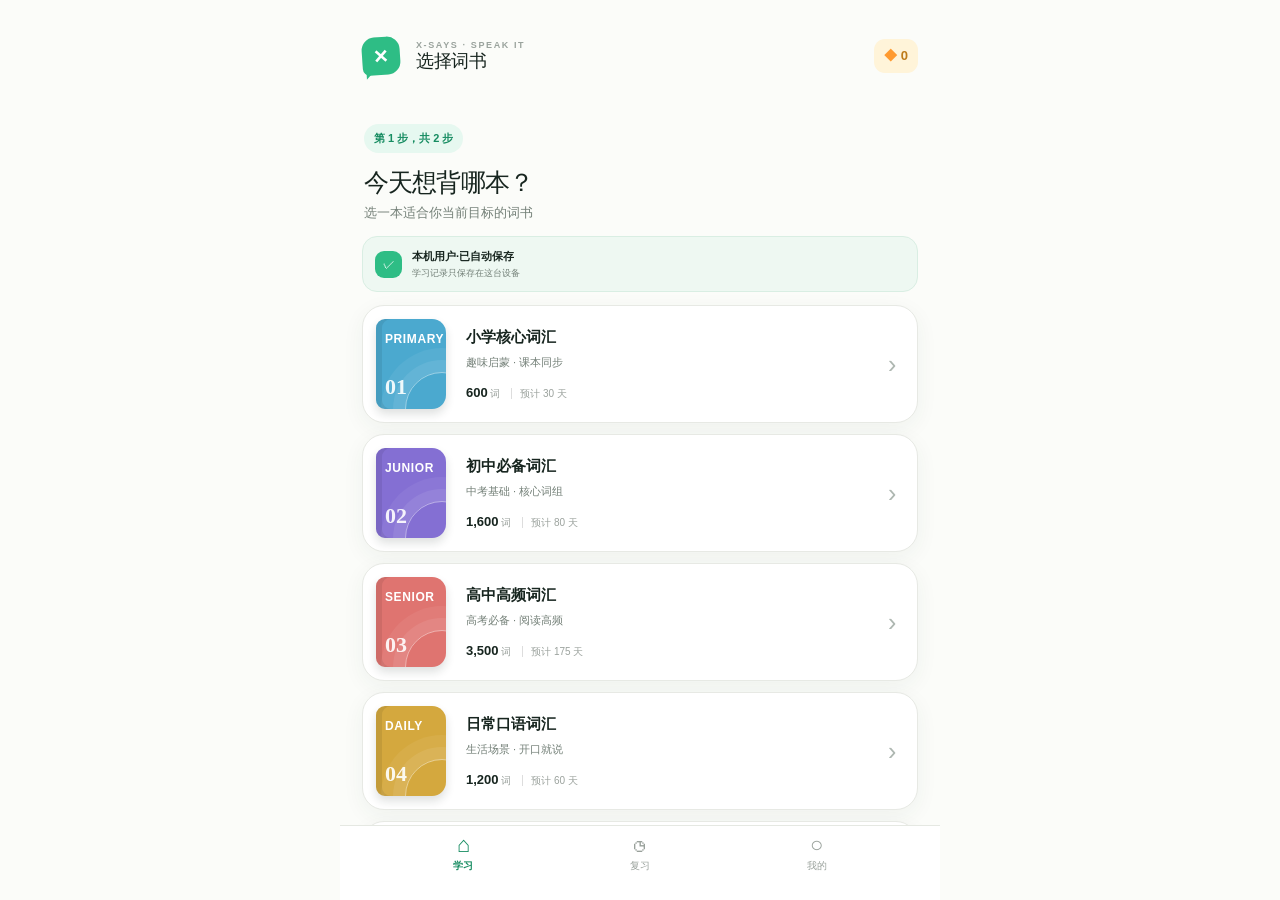
==== index.html @ 23eb83ce "Add files via upload" ====
<!doctype html>
<html lang="zh-CN">
  <head>
    <meta charset="UTF-8" />
    <meta name="viewport" content="width=device-width, initial-scale=1.0, viewport-fit=cover" />
    <meta name="theme-color" content="#2ebd85" />
    <meta name="description" content="X-says：选词书、定节奏，用滑动单词卡轻松学习。" />
    <link rel="icon" href="./xsays-icon.png" />
    <link rel="apple-touch-icon" href="./xsays-icon.png" />
    <title>X-says · 把单词说出来</title>
    <script type="module" crossorigin src="./assets/index-C8WV3IOZ.js"></script>
    <link rel="stylesheet" crossorigin href="./assets/index-CZphE7Pe.css">
  </head>
  <body>
    <div id="root"></div>
  </body>
</html>
---- assets/index-CZphE7Pe.css ----
/*! tailwindcss v4.2.1 | MIT License | https://tailwindcss.com */
@layer properties{@supports (((-webkit-hyphens:none)) and (not (margin-trim:inline))) or ((-moz-orient:inline) and (not (color:rgb(from red r g b)))){*,:before,:after,::backdrop{--tw-rotate-x:initial;--tw-rotate-y:initial;--tw-rotate-z:initial;--tw-skew-x:initial;--tw-skew-y:initial;--tw-blur:initial;--tw-brightness:initial;--tw-contrast:initial;--tw-grayscale:initial;--tw-hue-rotate:initial;--tw-invert:initial;--tw-opacity:initial;--tw-saturate:initial;--tw-sepia:initial;--tw-drop-shadow:initial;--tw-drop-shadow-color:initial;--tw-drop-shadow-alpha:100%;--tw-drop-shadow-size:initial}}}@layer theme{:root,:host{--font-sans:ui-sans-serif, system-ui, sans-serif, "Apple Color Emoji", "Segoe UI Emoji", "Segoe UI Symbol", "Noto Color Emoji";--font-mono:ui-monospace, SFMono-Regular, Menlo, Monaco, Consolas, "Liberation Mono", "Courier New", monospace;--spacing:.25rem;--default-font-family:var(--font-sans);--default-mono-font-family:var(--font-mono)}}@layer base{*,:after,:before,::backdrop{box-sizing:border-box;border:0 solid;margin:0;padding:0}::file-selector-button{box-sizing:border-box;border:0 solid;margin:0;padding:0}html,:host{-webkit-text-size-adjust:100%;tab-size:4;line-height:1.5;font-family:var(--default-font-family,ui-sans-serif, system-ui, sans-serif, "Apple Color Emoji", "Segoe UI Emoji", "Segoe UI Symbol", "Noto Color Emoji");font-feature-settings:var(--default-font-feature-settings,normal);font-variation-settings:var(--default-font-variation-settings,normal);-webkit-tap-highlight-color:transparent}hr{height:0;color:inherit;border-top-width:1px}abbr:where([title]){-webkit-text-decoration:underline dotted;text-decoration:underline dotted}h1,h2,h3,h4,h5,h6{font-size:inherit;font-weight:inherit}a{color:inherit;-webkit-text-decoration:inherit;-webkit-text-decoration:inherit;-webkit-text-decoration:inherit;-webkit-text-decoration:inherit;text-decoration:inherit}b,strong{font-weight:bolder}code,kbd,samp,pre{font-family:var(--default-mono-font-family,ui-monospace, SFMono-Regular, Menlo, Monaco, Consolas, "Liberation Mono", "Courier New", monospace);font-feature-settings:var(--default-mono-font-feature-settings,normal);font-variation-settings:var(--default-mono-font-variation-settings,normal);font-size:1em}small{font-size:80%}sub,sup{vertical-align:baseline;font-size:75%;line-height:0;position:relative}sub{bottom:-.25em}sup{top:-.5em}table{text-indent:0;border-color:inherit;border-collapse:collapse}:-moz-focusring{outline:auto}progress{vertical-align:baseline}summary{display:list-item}ol,ul,menu{list-style:none}img,svg,video,canvas,audio,iframe,embed,object{vertical-align:middle;display:block}img,video{max-width:100%;height:auto}button,input,select,optgroup,textarea{font:inherit;font-feature-settings:inherit;font-variation-settings:inherit;letter-spacing:inherit;color:inherit;opacity:1;background-color:#0000;border-radius:0}::file-selector-button{font:inherit;font-feature-settings:inherit;font-variation-settings:inherit;letter-spacing:inherit;color:inherit;opacity:1;background-color:#0000;border-radius:0}:where(select:is([multiple],[size])) optgroup{font-weight:bolder}:where(select:is([multiple],[size])) optgroup option{padding-inline-start:20px}::file-selector-button{margin-inline-end:4px}::placeholder{opacity:1}@supports (not ((-webkit-appearance:-apple-pay-button))) or (contain-intrinsic-size:1px){::placeholder{color:currentColor}@supports (color:color-mix(in lab, red, red)){::placeholder{color:color-mix(in oklab, currentcolor 50%, transparent)}}}textarea{resize:vertical}::-webkit-search-decoration{-webkit-appearance:none}::-webkit-date-and-time-value{min-height:1lh;text-align:inherit}::-webkit-datetime-edit{display:inline-flex}::-webkit-datetime-edit-fields-wrapper{padding:0}::-webkit-datetime-edit{padding-block:0}::-webkit-datetime-edit-year-field{padding-block:0}::-webkit-datetime-edit-month-field{padding-block:0}::-webkit-datetime-edit-day-field{padding-block:0}::-webkit-datetime-edit-hour-field{padding-block:0}::-webkit-datetime-edit-minute-field{padding-block:0}::-webkit-datetime-edit-second-field{padding-block:0}::-webkit-datetime-edit-millisecond-field{padding-block:0}::-webkit-datetime-edit-meridiem-field{padding-block:0}::-webkit-calendar-picker-indicator{line-height:1}:-moz-ui-invalid{box-shadow:none}button,input:where([type=button],[type=reset],[type=submit]){appearance:button}::file-selector-button{appearance:button}::-webkit-inner-spin-button{height:auto}::-webkit-outer-spin-button{height:auto}[hidden]:where(:not([hidden=until-found])){display:none!important}}@layer components;@layer utilities{.visible{visibility:visible}.relative{position:relative}.start{inset-inline-start:var(--spacing)}.end{inset-inline-end:var(--spacing)}.flex{display:flex}.hidden{display:none}.table{display:table}.transform{transform:var(--tw-rotate-x,) var(--tw-rotate-y,) var(--tw-rotate-z,) var(--tw-skew-x,) var(--tw-skew-y,)}.resize{resize:both}.blur{--tw-blur:blur(8px);filter:var(--tw-blur,) var(--tw-brightness,) var(--tw-contrast,) var(--tw-grayscale,) var(--tw-hue-rotate,) var(--tw-invert,) var(--tw-saturate,) var(--tw-sepia,) var(--tw-drop-shadow,)}}:root{--ink:#17251f;--muted:#748078;--mint:#2ebd85;--mint-dark:#168c61;--mint-soft:#e6f8f0;--cream:#f5f3ec;--line:#e5e8e2}*{box-sizing:border-box}html,body{min-height:100%;margin:0}button,input{font:inherit}button{-webkit-tap-highlight-color:transparent}body{color:var(--ink);background:#e9eee8;font-family:PingFang SC,Microsoft YaHei,Noto Sans SC,Arial,sans-serif}.page-shell{background:#fbfcf9;justify-content:center;align-items:stretch;min-height:100vh;padding:0;display:flex}.phone-app{background:#fbfcf9;width:100%;max-width:600px;height:100dvh;min-height:0;position:relative;overflow:hidden}.app-header{grid-template-columns:42px 1fr 52px;align-items:center;gap:12px;height:102px;padding:20px 22px 10px;display:grid}.app-header h1{letter-spacing:-.02em;margin:1px 0 0;font-size:18px;line-height:1.1}.eyebrow{color:#9aa39d;letter-spacing:.18em;margin:0;font:700 9px/1.2 Arial}.icon-button{width:38px;height:38px;color:var(--ink);cursor:pointer;background:#eef3ee;border:0;border-radius:13px;place-items:center;font-size:28px;line-height:1;display:grid}.brand-dot{background:var(--mint);color:#fff;border-radius:13px 13px 13px 7px;place-items:center;width:38px;height:38px;font:900 24px/1 Arial;display:grid;position:relative;transform:rotate(-4deg)}.brand-dot:after{content:"";background:var(--mint);clip-path:polygon(0 0,100% 0,0 100%);width:10px;height:10px;position:absolute;bottom:-4px;left:3px}.streak{color:#be7b19;background:#fff4d9;border:0;border-radius:11px;justify-self:end;height:34px;padding:0 10px;font-size:13px;font-weight:800}.streak span{color:#ff9a2f}.content{scrollbar-width:none;height:calc(100% - 177px);padding:10px 22px 24px;overflow-y:auto}.content::-webkit-scrollbar{display:none}.welcome-copy{padding:12px 2px 14px}.mini-label{color:var(--mint-dark);background:var(--mint-soft);border-radius:20px;align-items:center;padding:6px 10px;font-size:11px;font-weight:700;display:inline-flex}.content h2,.welcome-copy h2{letter-spacing:-.035em;margin:14px 0 5px;font-size:25px;line-height:1.25}.welcome-copy p,.muted{color:var(--muted);margin:0;font-size:13px}.library-list{gap:11px;display:grid}.library-card{text-align:left;cursor:pointer;background:#fff;border:1px solid #e7e9e4;border-radius:22px;grid-template-columns:76px 1fr 16px;align-items:center;gap:14px;width:100%;min-height:118px;padding:13px;transition:transform .2s,border-color .2s,box-shadow .2s;display:grid;box-shadow:0 6px 22px #2340320e}.library-card:hover{border-color:#a9ddc7;transform:translateY(-2px);box-shadow:0 12px 30px #2340321a}.book-cover{color:#fff;border-radius:9px 14px 14px 9px;flex-direction:column;justify-content:space-between;width:70px;height:90px;padding:11px 9px;display:flex;position:relative;overflow:hidden;box-shadow:inset 6px 0 #00000014,0 5px 10px #17251f24}.book-cover:after{content:"";border:1px solid #ffffff73;border-radius:50%;width:74px;height:74px;position:absolute;bottom:-37px;right:-33px;box-shadow:0 0 0 12px #ffffff14,0 0 0 24px #ffffff0f}.mint .book-cover{background:#3cbf8c}.blue .book-cover{background:#5781d8}.orange .book-cover{background:#e89355}.sky .book-cover{background:#4ba9cf}.violet .book-cover{background:#846fd3}.coral .book-cover{background:#df7470}.lemon .book-cover{background:#d4a83e}.book-cover b{letter-spacing:.05em;font-size:12px}.book-cover i{opacity:.9;font:800 22px/1 Georgia}.book-info{flex-direction:column;min-width:0;display:flex}.book-title{font-size:15px;font-weight:800}.book-subtitle{color:var(--muted);margin-top:5px;font-size:11px}.book-meta{color:#9ba29d;margin-top:13px;font-size:10px}.book-meta b{color:var(--ink);font-size:13px}.book-meta i{border-left:1px solid #ddd;margin-left:8px;padding-left:8px;font-style:normal}.arrow{color:#aeb7b1;font-size:25px}.import-link{width:100%;color:var(--mint-dark);cursor:pointer;background:0 0;border:0;padding:18px 0;font-size:13px;font-weight:700}.import-link span{background:var(--mint-soft);border-radius:8px;place-items:center;width:23px;height:23px;display:inline-grid}.local-save-note{background:#eef8f2;border:1px solid #d9eee3;border-radius:15px;align-items:center;gap:10px;margin:0 0 13px;padding:11px 12px;display:flex}.local-save-note>span{background:var(--mint);color:#fff;border-radius:9px;flex:none;place-items:center;width:27px;height:27px;font-size:12px;display:grid}.local-save-note p{text-align:left;flex-direction:column;gap:2px;margin:0;display:flex}.local-save-note b{font-size:11px}.local-save-note small{color:#738078;font-size:9px}.bottom-nav{border-top:1px solid var(--line);-webkit-backdrop-filter:blur(15px);backdrop-filter:blur(15px);background:#fffffff0;grid-template-columns:repeat(3,1fr);height:75px;padding:8px 35px 13px;display:grid;position:absolute;bottom:0;left:0;right:0}.bottom-nav button{color:#99a19b;cursor:pointer;background:0 0;border:0;flex-direction:column;align-items:center;gap:2px;display:flex}.bottom-nav span{font-size:22px;line-height:1}.bottom-nav small{font-size:10px}.bottom-nav .active{color:var(--mint-dark);font-weight:800}.plan-screen{padding-top:4px}.step-track{background:#e6ebe7;border-radius:4px;width:100%;height:3px;margin:5px 0 18px;overflow:hidden}.step-track span{background:var(--mint);height:100%;display:block}.selected-book{background:#f0f5f0;border-radius:17px;grid-template-columns:45px 1fr auto;align-items:center;gap:11px;margin:21px 0 13px;padding:11px;display:grid}.tiny-cover{color:#fff;border-radius:6px 9px 9px 6px;place-items:center;width:42px;height:52px;font:700 8px Arial;display:grid;box-shadow:inset 4px 0 #00000014}.tiny-cover.mint{background:#3cbf8c}.tiny-cover.blue{background:#5781d8}.tiny-cover.orange{background:#e89355}.tiny-cover.sky{background:#4ba9cf}.tiny-cover.violet{background:#846fd3}.tiny-cover.coral{background:#df7470}.tiny-cover.lemon{background:#d4a83e}.selected-book span:nth-child(2){flex-direction:column;gap:3px;display:flex}.selected-book small{color:#89928c;font-size:9px}.selected-book b{font-size:13px}.selected-book button{color:var(--mint-dark);cursor:pointer;background:#fff;border:0;border-radius:9px;padding:7px 9px;font-size:11px;font-weight:700}.number-panel{border:1px solid var(--line);background:#fff;border-radius:22px;padding:19px 18px 15px;box-shadow:0 8px 22px #2340320d}.panel-title{font-size:12px;font-weight:700;display:block}.daily-number{align-items:baseline;gap:7px;margin:8px 0 12px;display:flex}.daily-number b{color:var(--mint-dark);font:800 43px/1 Arial}.daily-number span{color:var(--muted);font-size:12px}input[type=range]{--range-progress:25%;appearance:none;background:linear-gradient(to right,var(--mint) 0,var(--mint) var(--range-progress),#e5ebe7 var(--range-progress),#e5ebe7 100%);border-radius:5px;outline:none;width:100%;height:5px}input[type=range]::-webkit-slider-thumb{appearance:none;border:6px solid var(--mint);background:#fff;border-radius:50%;width:21px;height:21px;box-shadow:0 2px 6px #9bb8aa}.range-labels{color:#abb2ad;justify-content:space-between;margin-top:8px;font-size:9px;display:flex}.plan-summary{grid-template-columns:1fr 1fr;gap:9px;margin:12px 0;display:grid}.plan-summary>div{background:#f6f6f1;border-radius:14px;align-items:center;gap:8px;padding:12px;display:flex}.plan-summary>div>span{color:var(--mint-dark);font-size:18px}.plan-summary p{flex-direction:column;margin:0;display:flex}.plan-summary b{font-size:12px}.plan-summary small{color:#929b95;margin-top:2px;font-size:8px}.primary-button{background:var(--ink);color:#fff;cursor:pointer;border:0;border-radius:16px;width:100%;padding:15px;font-weight:800;box-shadow:0 8px 20px #17251f33}.primary-button span{margin-left:6px}.tip-line{text-align:center;color:#9aa39d;margin:11px 0;font-size:9px}.tip-line:first-letter{color:var(--mint)}.study-screen{background:linear-gradient(#f2f6f1,#f9faf6);outline:none;height:100%;padding:24px 18px 19px}.study-topline{grid-template-columns:34px 1fr 40px;align-items:center;gap:12px;height:45px;display:grid}.study-topline button{color:#718078;cursor:pointer;background:0 0;border:0;font-size:27px}.study-progress{background:#dfe8e2;border-radius:5px;height:5px;overflow:hidden}.study-progress span{background:var(--mint);border-radius:5px;height:100%;transition:width .3s;display:block}.study-topline>b{text-align:right;font:800 14px Arial}.study-topline small{color:#9aa39d;font-size:10px}.card-stage{place-items:center;height:calc(100% - 185px);min-height:480px;padding:16px 3px;display:grid;position:relative}.behind-card{background:#fff;border:1px solid #e5eae6;border-radius:29px;width:88%;height:86%;position:absolute}.behind-card.second{opacity:.55;transform:translateY(17px)scale(.93)}.behind-card.first{opacity:.8;transform:translateY(9px)scale(.965)}.word-card{touch-action:none;-webkit-user-select:none;user-select:none;cursor:grab;background:#fff;border:1px solid #e5e9e5;border-radius:30px;width:100%;height:92%;max-height:560px;transition:transform .2s;position:relative;overflow:hidden;box-shadow:0 22px 55px #2d4c3d21}.word-card.dragging{cursor:grabbing;transition:none}.word-card:before{content:"";border:1px solid #e6f6ef;border-radius:50%;width:170px;height:170px;position:absolute;top:-75px;right:-75px;box-shadow:0 0 0 22px #f8fcfa,0 0 0 44px #fbfdfc}.word-main{z-index:1;text-align:center;flex-direction:column;align-items:center;height:100%;padding:86px 27px 25px;display:flex;position:relative}.word-tag{letter-spacing:.12em;color:var(--mint-dark);background:var(--mint-soft);border-radius:12px;padding:5px 8px;font:700 9px Arial}.word-main h2{letter-spacing:-.03em;margin:27px 0 8px;font:700 37px/1.15 Georgia,Times New Roman,serif}.sound-button{background:var(--mint-soft);width:38px;height:38px;color:var(--mint-dark);cursor:pointer;border:0;border-radius:50%;font-size:18px}.phonetic{color:#758079;margin:10px 0;font:14px Georgia}.tap-hint{color:#9aa39d;margin-top:auto;font-size:10px}.tap-hint span{color:var(--mint);font-size:15px}.definition{width:100%;margin-top:20px}.definition>p{font-size:14px;line-height:1.8}.definition>p b{color:var(--mint-dark);margin-right:5px}.example{text-align:left;background:#f5f7f3;border-radius:16px;flex-direction:column;gap:7px;margin-top:18px;padding:16px;display:flex}.example>span{letter-spacing:.15em;color:var(--mint-dark);font:700 8px Arial}.example q{font:italic 14px/1.5 Georgia}.example small{color:#7f8983;font-size:10px}.reveal{animation:.25s reveal}.card-index{color:#d3d8d4;letter-spacing:.1em;font:700 11px Arial;position:absolute;bottom:21px;left:24px}.swipe-stamp{z-index:3;opacity:.72;background:#ffffffeb;border:1px solid;border-radius:999px;padding:6px 9px;font-size:10px;font-weight:800;transition:opacity .12s,transform .12s,background .12s;position:absolute;top:18px}.swipe-stamp.left{color:#c9615a;left:18px}.swipe-stamp.right{color:var(--mint-dark);right:18px}.swipe-stamp.show{opacity:1;background:#fff;transform:scale(1.08)}.swipe-instruction{color:#9ca59f;justify-content:space-between;align-items:center;padding:0 16px;font-size:9px;display:flex}.swipe-instruction>span:first-child{color:#bd6a64}.swipe-instruction>span:last-child{color:var(--mint-dark)}.swipe-instruction i{color:#b9bfbb;font-style:normal}.answer-actions{grid-template-columns:1fr 1fr;gap:11px;margin-top:13px;display:grid}.answer-actions button{text-align:left;cursor:pointer;background:#fff;border-radius:17px;grid-template-rows:1fr 1fr;grid-template-columns:32px 1fr;align-items:center;height:58px;padding:8px 13px;display:grid}.answer-actions span{border-radius:50%;grid-row:1/3;place-items:center;width:29px;height:29px;font-size:16px;display:grid}.answer-actions b{align-self:end;font-size:12px}.answer-actions small{color:#9ca59f;align-self:start;font-size:8px}.again-button{color:#a5544e;border:1px solid #f1d8d4}.again-button span{background:#fff0ee}.know-button{color:var(--mint-dark);border:1px solid #ccebdd}.know-button span{background:var(--mint-soft)}.done-screen{text-align:center;padding-top:55px}.success-mark{background:var(--mint);color:#fff;width:80px;height:80px;box-shadow:0 0 0 13px var(--mint-soft);border-radius:50%;place-items:center;margin:0 auto 20px;font-size:34px;display:grid}.done-screen>p{color:var(--muted);font-size:13px}.result-card{border:1px solid var(--line);background:#fff;border-radius:21px;grid-template-columns:repeat(3,1fr);margin:28px 0 13px;padding:20px 8px;display:grid}.result-card div{border-right:1px solid var(--line);flex-direction:column;display:flex}.result-card div:last-child{border:0}.result-card b{color:var(--mint-dark);font:800 24px Arial}.result-card small{color:#8d9690;margin-top:5px;font-size:9px}.quote-card{text-align:left;background:#f3f3ed;border-radius:18px;margin-bottom:18px;padding:18px;display:flex}.quote-card>span{color:#b9d9cb;font:42px Georgia}.quote-card p{margin:4px 0;font:italic 14px/1.5 Georgia}.quote-card small{color:#868f89;margin-top:7px;font:10px/1.5 sans-serif;display:block}.profile-hero{text-align:center;padding:35px 0 20px}.profile-hero>span{background:var(--mint);color:#fff;border-radius:24px;place-items:center;width:70px;height:70px;margin:auto;font:700 26px Arial;display:grid}.profile-hero h2{margin-bottom:3px;font-size:21px}.profile-hero p{color:#a05f13;background:#fff2d7;border-radius:12px;padding:5px 9px;font-size:11px;display:inline-block}.profile-grid{grid-template-columns:1fr 1fr;gap:10px;margin-bottom:18px;display:grid}.profile-grid div{border:1px solid var(--line);background:#fff;border-radius:18px;flex-direction:column;align-items:center;padding:17px;display:flex}.profile-grid b{font:800 25px Arial}.profile-grid small{color:var(--muted);margin-top:4px;font-size:9px}.settings-row{text-align:left;border:0;border-bottom:1px solid var(--line);cursor:pointer;background:0 0;grid-template-columns:32px 1fr auto;align-items:center;width:100%;padding:17px 5px;display:grid}.settings-row>span{color:var(--mint-dark);font-size:20px}.settings-row b{font-size:13px}.settings-row small{color:#879089;font-size:10px}.desktop-note{width:390px}.note-logo{border-radius:17px;width:54px;height:54px;font-size:22px;box-shadow:0 9px 22px #2ebd8547}.desktop-note h2{letter-spacing:-.055em;margin:26px 0 14px;font-size:45px;line-height:1.18}.desktop-note p{color:#68746d;letter-spacing:.08em;font-size:14px}.desktop-note>small{color:#88928c;margin-top:16px;font-size:11px;display:block}.gesture-demo{color:#8b9690;align-items:center;gap:17px;margin-top:60px;display:flex}.gesture-demo i{background:#fff;border-radius:22px;width:126px;height:164px;animation:3s ease-in-out infinite float;display:block;transform:rotate(-5deg);box-shadow:-20px 10px #ffffff80,20px 10px #ffffff80,0 18px 38px #304b3e1f}.gesture-demo span{font-size:25px}@keyframes reveal{0%{opacity:0;transform:translateY(7px)}to{opacity:1;transform:none}}@keyframes float{50%{transform:translateY(-8px)rotate(4deg)}}.profile-hero>span{border-radius:24px 24px 24px 10px;font-size:34px}.profile-hero>small{color:#909a94;margin-top:9px;font-size:9px;display:block}.profile-grid{grid-template-columns:repeat(3,1fr);gap:8px}.profile-grid div{padding:15px 5px}.profile-grid b{font-size:23px}.profile-grid small{font-size:8px}.danger-row{color:#ad5b55;margin-top:12px}.danger-row>span{color:#ad5b55}.study-screen{height:100svh;min-height:0;padding:14px 18px max(10px,env(safe-area-inset-bottom));display:block;position:relative;overflow:hidden}.study-topline{height:42px}.card-stage{height:auto;min-height:0;padding:4px 3px;position:absolute;inset:62px 18px 154px}.word-card{height:calc(100% - 6px);min-height:0}.swipe-instruction{min-height:16px;position:absolute;bottom:82px;left:18px;right:18px}.answer-actions{right:18px;bottom:max(10px,env(safe-area-inset-bottom));z-index:20;background:#f9faf6;margin:0;padding:0;position:absolute;left:18px}.pronunciation-actions{justify-content:center;align-items:center;gap:8px;display:flex}.pronunciation-actions button{cursor:pointer;border-radius:12px;justify-content:center;align-items:center;gap:5px;height:38px;padding:0 12px;display:flex}.pronunciation-actions button span{font-size:14px}.pronunciation-actions button b{white-space:nowrap;font-size:10px}.sound-button{background:var(--mint-soft);width:auto;min-width:84px;color:var(--mint-dark);border:1px solid #ccebdc}.mic-button{color:#a95852;background:#fff0ee;border:1px solid #f2d9d5;width:auto;min-width:104px}.mic-button.listening{color:#fff;background:#e76d64;border-color:#e76d64;animation:1s ease-in-out infinite listen-pulse}.speech-feedback{color:#a65852;background:#fff1ef;border-radius:10px;max-width:280px;margin:0 0 4px;padding:7px 10px;font-size:9px;line-height:1.35}.speech-feedback.success{background:var(--mint-soft);color:var(--mint-dark)}.language-overlay{z-index:80;-webkit-backdrop-filter:blur(3px);backdrop-filter:blur(3px);background:#121f196b;align-items:flex-end;display:flex;position:absolute;inset:0}.language-sheet{width:100%;padding:10px 20px max(20px,env(safe-area-inset-bottom));background:#fbfcf9;border-radius:26px 26px 0 0;animation:.22s sheet-up;box-shadow:0 -16px 50px #17251f2e}.sheet-handle{background:#ccd3ce;border-radius:4px;width:38px;height:4px;margin:0 auto 15px}.language-sheet h2{margin:0;font-size:21px}.language-sheet>p{color:var(--muted);margin:5px 0 14px;font-size:11px}.language-list{gap:8px;display:grid}.language-list button{border:1px solid var(--line);text-align:left;cursor:pointer;background:#fff;border-radius:15px;grid-template-columns:42px 1fr 20px;align-items:center;gap:10px;width:100%;padding:11px;display:grid}.language-list button>span{color:#526159;background:#eef3ef;border-radius:12px;place-items:center;width:39px;height:39px;font:800 10px Arial;display:grid}.language-list button>p{flex-direction:column;gap:3px;margin:0;display:flex}.language-list button b{font-size:12px}.language-list button small{color:#8b948e;font-size:9px}.language-list button i{color:#a4aca7;font-style:normal}.language-list button.selected{background:#f1faf5;border-color:#9bdbc0}.language-list button.selected>span{background:var(--mint);color:#fff}.language-list button.selected i{color:var(--mint-dark);font-weight:900}.sheet-close{background:var(--ink);color:#fff;cursor:pointer;border:0;border-radius:14px;width:100%;margin-top:13px;padding:13px;font-weight:800}.example-actions{grid-template-columns:1fr 1fr;gap:6px;margin-top:4px;display:grid}.example-actions button{color:#486057;cursor:pointer;background:#fff;border:1px solid #dce8e1;border-radius:9px;padding:7px 4px;font-size:8px;font-weight:700}.example-actions button:last-child{color:#a85852;border-color:#f0d5d1}.example-actions button.listening{color:#fff;background:#e76d64;animation:1s ease-in-out infinite listen-pulse}@keyframes listen-pulse{50%{transform:scale(1.1);box-shadow:0 0 0 7px #e76d6426}}@keyframes sheet-up{0%{opacity:0;transform:translateY(30px)}to{opacity:1;transform:none}}@media (width<=900px){.page-shell{display:block}.phone-app{max-width:none;min-height:0}}@media (height<=700px){.study-screen{padding-top:8px}.study-topline{height:38px}.card-stage{top:48px;bottom:140px}.swipe-instruction{bottom:72px}.word-main{padding:34px 22px 17px}.word-main h2{margin:15px 0 6px;font-size:32px}.definition{margin-top:9px}.definition>p{margin:4px 0;line-height:1.55}.example{gap:4px;margin-top:8px;padding:11px}.answer-actions{bottom:max(7px,env(safe-area-inset-bottom))}.answer-actions button{height:50px}.content{padding-bottom:16px}.library-card{min-height:105px}.book-cover{height:80px}}@media (prefers-reduced-motion:reduce){*,:before,:after{transition-duration:.01ms!important;animation-duration:.01ms!important}}@property --tw-rotate-x{syntax:"*";inherits:false}@property --tw-rotate-y{syntax:"*";inherits:false}@property --tw-rotate-z{syntax:"*";inherits:false}@property --tw-skew-x{syntax:"*";inherits:false}@property --tw-skew-y{syntax:"*";inherits:false}@property --tw-blur{syntax:"*";inherits:false}@property --tw-brightness{syntax:"*";inherits:false}@property --tw-contrast{syntax:"*";inherits:false}@property --tw-grayscale{syntax:"*";inherits:false}@property --tw-hue-rotate{syntax:"*";inherits:false}@property --tw-invert{syntax:"*";inherits:false}@property --tw-opacity{syntax:"*";inherits:false}@property --tw-saturate{syntax:"*";inherits:false}@property --tw-sepia{syntax:"*";inherits:false}@property --tw-drop-shadow{syntax:"*";inherits:false}@property --tw-drop-shadow-color{syntax:"*";inherits:false}@property --tw-drop-shadow-alpha{syntax:"<percentage>";inherits:false;initial-value:100%}@property --tw-drop-shadow-size{syntax:"*";inherits:false}
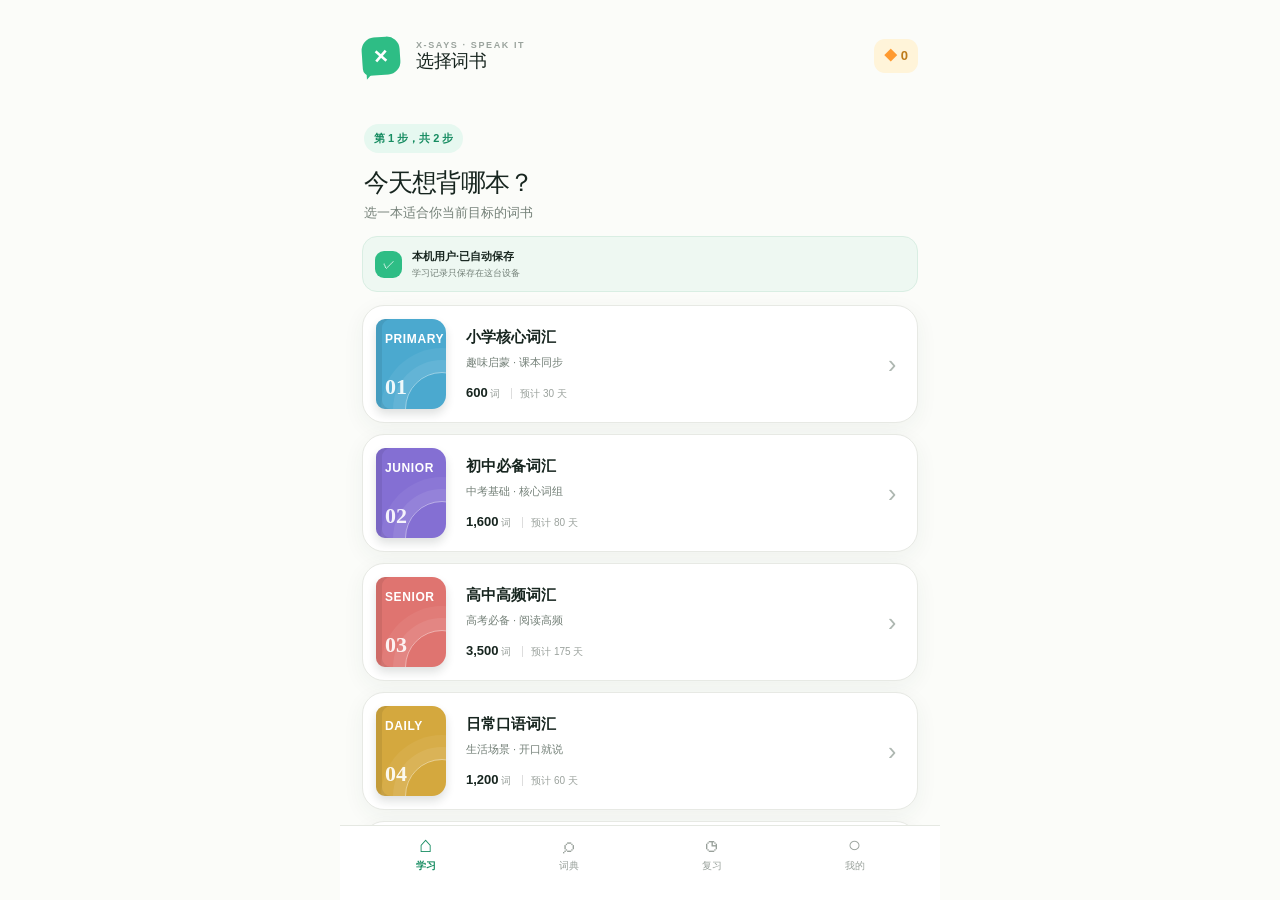
==== commit 8724bb6f: "Add files via upload" ====
--- a/index.html
+++ b/index.html
@@ -8,8 +8,8 @@
     <link rel="icon" href="./xsays-icon.png" />
     <link rel="apple-touch-icon" href="./xsays-icon.png" />
     <title>X-says · 把单词说出来</title>
-    <script type="module" crossorigin src="./assets/index-C8WV3IOZ.js"></script>
-    <link rel="stylesheet" crossorigin href="./assets/index-CZphE7Pe.css">
+    <script type="module" crossorigin src="./assets/index-DlD244Hx.js"></script>
+    <link rel="stylesheet" crossorigin href="./assets/index-CP647qGM.css">
   </head>
   <body>
     <div id="root"></div>
--- a/assets/index-CP647qGM.css
+++ b/assets/index-CP647qGM.css
@@ -0,0 +1,2 @@
+/*! tailwindcss v4.2.1 | MIT License | https://tailwindcss.com */
+@layer properties{@supports (((-webkit-hyphens:none)) and (not (margin-trim:inline))) or ((-moz-orient:inline) and (not (color:rgb(from red r g b)))){*,:before,:after,::backdrop{--tw-rotate-x:initial;--tw-rotate-y:initial;--tw-rotate-z:initial;--tw-skew-x:initial;--tw-skew-y:initial;--tw-border-style:solid;--tw-shadow:0 0 #0000;--tw-shadow-color:initial;--tw-shadow-alpha:100%;--tw-inset-shadow:0 0 #0000;--tw-inset-shadow-color:initial;--tw-inset-shadow-alpha:100%;--tw-ring-color:initial;--tw-ring-shadow:0 0 #0000;--tw-inset-ring-color:initial;--tw-inset-ring-shadow:0 0 #0000;--tw-ring-inset:initial;--tw-ring-offset-width:0px;--tw-ring-offset-color:#fff;--tw-ring-offset-shadow:0 0 #0000;--tw-outline-style:solid;--tw-blur:initial;--tw-brightness:initial;--tw-contrast:initial;--tw-grayscale:initial;--tw-hue-rotate:initial;--tw-invert:initial;--tw-opacity:initial;--tw-saturate:initial;--tw-sepia:initial;--tw-drop-shadow:initial;--tw-drop-shadow-color:initial;--tw-drop-shadow-alpha:100%;--tw-drop-shadow-size:initial}}}@layer theme{:root,:host{--font-sans:ui-sans-serif, system-ui, sans-serif, "Apple Color Emoji", "Segoe UI Emoji", "Segoe UI Symbol", "Noto Color Emoji";--font-mono:ui-monospace, SFMono-Regular, Menlo, Monaco, Consolas, "Liberation Mono", "Courier New", monospace;--spacing:.25rem;--default-transition-duration:.15s;--default-transition-timing-function:cubic-bezier(.4, 0, .2, 1);--default-font-family:var(--font-sans);--default-mono-font-family:var(--font-mono)}}@layer base{*,:after,:before,::backdrop{box-sizing:border-box;border:0 solid;margin:0;padding:0}::file-selector-button{box-sizing:border-box;border:0 solid;margin:0;padding:0}html,:host{-webkit-text-size-adjust:100%;tab-size:4;line-height:1.5;font-family:var(--default-font-family,ui-sans-serif, system-ui, sans-serif, "Apple Color Emoji", "Segoe UI Emoji", "Segoe UI Symbol", "Noto Color Emoji");font-feature-settings:var(--default-font-feature-settings,normal);font-variation-settings:var(--default-font-variation-settings,normal);-webkit-tap-highlight-color:transparent}hr{height:0;color:inherit;border-top-width:1px}abbr:where([title]){-webkit-text-decoration:underline dotted;text-decoration:underline dotted}h1,h2,h3,h4,h5,h6{font-size:inherit;font-weight:inherit}a{color:inherit;-webkit-text-decoration:inherit;-webkit-text-decoration:inherit;-webkit-text-decoration:inherit;-webkit-text-decoration:inherit;text-decoration:inherit}b,strong{font-weight:bolder}code,kbd,samp,pre{font-family:var(--default-mono-font-family,ui-monospace, SFMono-Regular, Menlo, Monaco, Consolas, "Liberation Mono", "Courier New", monospace);font-feature-settings:var(--default-mono-font-feature-settings,normal);font-variation-settings:var(--default-mono-font-variation-settings,normal);font-size:1em}small{font-size:80%}sub,sup{vertical-align:baseline;font-size:75%;line-height:0;position:relative}sub{bottom:-.25em}sup{top:-.5em}table{text-indent:0;border-color:inherit;border-collapse:collapse}:-moz-focusring{outline:auto}progress{vertical-align:baseline}summary{display:list-item}ol,ul,menu{list-style:none}img,svg,video,canvas,audio,iframe,embed,object{vertical-align:middle;display:block}img,video{max-width:100%;height:auto}button,input,select,optgroup,textarea{font:inherit;font-feature-settings:inherit;font-variation-settings:inherit;letter-spacing:inherit;color:inherit;opacity:1;background-color:#0000;border-radius:0}::file-selector-button{font:inherit;font-feature-settings:inherit;font-variation-settings:inherit;letter-spacing:inherit;color:inherit;opacity:1;background-color:#0000;border-radius:0}:where(select:is([multiple],[size])) optgroup{font-weight:bolder}:where(select:is([multiple],[size])) optgroup option{padding-inline-start:20px}::file-selector-button{margin-inline-end:4px}::placeholder{opacity:1}@supports (not ((-webkit-appearance:-apple-pay-button))) or (contain-intrinsic-size:1px){::placeholder{color:currentColor}@supports (color:color-mix(in lab, red, red)){::placeholder{color:color-mix(in oklab, currentcolor 50%, transparent)}}}textarea{resize:vertical}::-webkit-search-decoration{-webkit-appearance:none}::-webkit-date-and-time-value{min-height:1lh;text-align:inherit}::-webkit-datetime-edit{display:inline-flex}::-webkit-datetime-edit-fields-wrapper{padding:0}::-webkit-datetime-edit{padding-block:0}::-webkit-datetime-edit-year-field{padding-block:0}::-webkit-datetime-edit-month-field{padding-block:0}::-webkit-datetime-edit-day-field{padding-block:0}::-webkit-datetime-edit-hour-field{padding-block:0}::-webkit-datetime-edit-minute-field{padding-block:0}::-webkit-datetime-edit-second-field{padding-block:0}::-webkit-datetime-edit-millisecond-field{padding-block:0}::-webkit-datetime-edit-meridiem-field{padding-block:0}::-webkit-calendar-picker-indicator{line-height:1}:-moz-ui-invalid{box-shadow:none}button,input:where([type=button],[type=reset],[type=submit]){appearance:button}::file-selector-button{appearance:button}::-webkit-inner-spin-button{height:auto}::-webkit-outer-spin-button{height:auto}[hidden]:where(:not([hidden=until-found])){display:none!important}}@layer components;@layer utilities{.collapse{visibility:collapse}.invisible{visibility:hidden}.visible{visibility:visible}.absolute{position:absolute}.fixed{position:fixed}.relative{position:relative}.static{position:static}.sticky{position:sticky}.start{inset-inline-start:var(--spacing)}.end{inset-inline-end:var(--spacing)}.isolate{isolation:isolate}.container{width:100%}@media (width>=40rem){.container{max-width:40rem}}@media (width>=48rem){.container{max-width:48rem}}@media (width>=64rem){.container{max-width:64rem}}@media (width>=80rem){.container{max-width:80rem}}@media (width>=96rem){.container{max-width:96rem}}.block{display:block}.contents{display:contents}.flex{display:flex}.grid{display:grid}.hidden{display:none}.table{display:table}.shrink{flex-shrink:1}.grow{flex-grow:1}.transform{transform:var(--tw-rotate-x,) var(--tw-rotate-y,) var(--tw-rotate-z,) var(--tw-skew-x,) var(--tw-skew-y,)}.resize{resize:both}.rounded{border-radius:.25rem}.border{border-style:var(--tw-border-style);border-width:1px}.underline{text-decoration-line:underline}.shadow{--tw-shadow:0 1px 3px 0 var(--tw-shadow-color,#0000001a), 0 1px 2px -1px var(--tw-shadow-color,#0000001a);box-shadow:var(--tw-inset-shadow), var(--tw-inset-ring-shadow), var(--tw-ring-offset-shadow), var(--tw-ring-shadow), var(--tw-shadow)}.ring{--tw-ring-shadow:var(--tw-ring-inset,) 0 0 0 calc(1px + var(--tw-ring-offset-width)) var(--tw-ring-color,currentcolor);box-shadow:var(--tw-inset-shadow), var(--tw-inset-ring-shadow), var(--tw-ring-offset-shadow), var(--tw-ring-shadow), var(--tw-shadow)}.outline{outline-style:var(--tw-outline-style);outline-width:1px}.blur{--tw-blur:blur(8px);filter:var(--tw-blur,) var(--tw-brightness,) var(--tw-contrast,) var(--tw-grayscale,) var(--tw-hue-rotate,) var(--tw-invert,) var(--tw-saturate,) var(--tw-sepia,) var(--tw-drop-shadow,)}.filter{filter:var(--tw-blur,) var(--tw-brightness,) var(--tw-contrast,) var(--tw-grayscale,) var(--tw-hue-rotate,) var(--tw-invert,) var(--tw-saturate,) var(--tw-sepia,) var(--tw-drop-shadow,)}.transition{transition-property:color,background-color,border-color,outline-color,text-decoration-color,fill,stroke,--tw-gradient-from,--tw-gradient-via,--tw-gradient-to,opacity,box-shadow,transform,translate,scale,rotate,filter,-webkit-backdrop-filter,backdrop-filter,display,content-visibility,overlay,pointer-events;transition-timing-function:var(--tw-ease,var(--default-transition-timing-function));transition-duration:var(--tw-duration,var(--default-transition-duration))}}:root{--ink:#17251f;--muted:#748078;--mint:#2ebd85;--mint-dark:#168c61;--mint-soft:#e6f8f0;--cream:#f5f3ec;--line:#e5e8e2}*{box-sizing:border-box}html,body{min-height:100%;margin:0}button,input{font:inherit}button{-webkit-tap-highlight-color:transparent}body{color:var(--ink);background:#e9eee8;font-family:PingFang SC,Microsoft YaHei,Noto Sans SC,Arial,sans-serif}.page-shell{background:#fbfcf9;justify-content:center;align-items:stretch;min-height:100vh;padding:0;display:flex}.phone-app{background:#fbfcf9;width:100%;max-width:600px;height:100dvh;min-height:0;position:relative;overflow:hidden}.app-header{grid-template-columns:42px 1fr 52px;align-items:center;gap:12px;height:102px;padding:20px 22px 10px;display:grid}.app-header h1{letter-spacing:-.02em;margin:1px 0 0;font-size:18px;line-height:1.1}.eyebrow{color:#9aa39d;letter-spacing:.18em;margin:0;font:700 9px/1.2 Arial}.icon-button{width:38px;height:38px;color:var(--ink);cursor:pointer;background:#eef3ee;border:0;border-radius:13px;place-items:center;font-size:28px;line-height:1;display:grid}.brand-dot{background:var(--mint);color:#fff;border-radius:13px 13px 13px 7px;place-items:center;width:38px;height:38px;font:900 24px/1 Arial;display:grid;position:relative;transform:rotate(-4deg)}.brand-dot:after{content:"";background:var(--mint);clip-path:polygon(0 0,100% 0,0 100%);width:10px;height:10px;position:absolute;bottom:-4px;left:3px}.streak{color:#be7b19;background:#fff4d9;border:0;border-radius:11px;justify-self:end;height:34px;padding:0 10px;font-size:13px;font-weight:800}.streak span{color:#ff9a2f}.content{scrollbar-width:none;height:calc(100% - 177px);padding:10px 22px 24px;overflow-y:auto}.content::-webkit-scrollbar{display:none}.welcome-copy{padding:12px 2px 14px}.mini-label{color:var(--mint-dark);background:var(--mint-soft);border-radius:20px;align-items:center;padding:6px 10px;font-size:11px;font-weight:700;display:inline-flex}.content h2,.welcome-copy h2{letter-spacing:-.035em;margin:14px 0 5px;font-size:25px;line-height:1.25}.welcome-copy p,.muted{color:var(--muted);margin:0;font-size:13px}.library-list{gap:11px;display:grid}.library-card{text-align:left;cursor:pointer;background:#fff;border:1px solid #e7e9e4;border-radius:22px;grid-template-columns:76px 1fr 16px;align-items:center;gap:14px;width:100%;min-height:118px;padding:13px;transition:transform .2s,border-color .2s,box-shadow .2s;display:grid;box-shadow:0 6px 22px #2340320e}.library-card:hover{border-color:#a9ddc7;transform:translateY(-2px);box-shadow:0 12px 30px #2340321a}.wordlist-screen{padding-top:5px}.wordlist-hero{border:1px solid var(--line);background:#fff;border-radius:22px;grid-template-columns:76px 1fr;align-items:center;gap:15px;margin:4px 0 14px;padding:14px;display:grid;box-shadow:0 8px 24px #2340320f}.wordlist-hero .book-cover{height:104px}.wordlist-hero-copy{min-width:0}.wordlist-hero h2{margin:8px 0 3px;font-size:20px}.wordlist-hero p{color:var(--muted);margin:0;font-size:11px}.wordlist-start{background:var(--ink);color:#fff;cursor:pointer;border:0;border-radius:10px;margin-top:10px;padding:8px 12px;font-size:10px;font-weight:800}.wordlist-start span{margin-left:4px}.word-search{height:46px;color:var(--mint-dark);background:#fff;border:1px solid #dfe7e1;border-radius:15px;grid-template-columns:28px 1fr;align-items:center;margin-bottom:11px;padding:0 13px;display:grid}.word-search>span{font-size:23px}.word-search input{width:100%;color:var(--ink);background:0 0;border:0;outline:0;font-size:13px}.word-search input::placeholder{color:#a8b0aa}.wordlist-summary{color:#7e8982;align-items:center;gap:4px;margin:2px 2px 8px;font-size:9px;display:flex}.wordlist-summary b{color:var(--ink);font-size:12px}.wordlist-summary span{color:#a1aaa4;margin-left:auto}.word-rows{gap:7px;margin:0;padding:0;list-style:none;display:grid}.word-rows li{background:#fff;border:1px solid #e6eae7;border-radius:15px;grid-template-columns:27px 1fr 34px;align-items:center;gap:7px;min-height:72px;padding:10px;display:grid}.word-rows li.expanded{border-color:#bfe3d3;box-shadow:0 7px 20px #2d5c4512}.word-order{color:#b4bbb6;font:700 9px Arial}.word-row-main{text-align:left;cursor:pointer;background:0 0;border:0;grid-template-columns:1fr 16px;align-items:center;gap:5px;min-width:0;padding:0;display:grid}.word-row-copy{grid-template-columns:auto 1fr;align-items:baseline;gap:0 8px;min-width:0;display:grid}.word-row-copy>b{font:700 16px Georgia,Times New Roman,serif}.word-row-copy>small{color:#87928b;white-space:nowrap;text-overflow:ellipsis;font:11px Georgia;overflow:hidden}.word-row-copy>p{color:#5e6962;white-space:nowrap;text-overflow:ellipsis;grid-column:1/3;margin:5px 0 0;font-size:10px;line-height:1.45;overflow:hidden}.word-row-copy em{color:var(--mint-dark);margin-right:5px;font-style:normal;font-weight:800}.word-row-chevron{color:#9ba69f;text-align:center;font-size:14px}.word-sound{background:var(--mint-soft);cursor:pointer;border:0;border-radius:10px;width:32px;height:32px}.word-row-example{background:#f4f7f4;border-radius:12px;grid-column:1/4;grid-template-columns:1fr auto;gap:5px 8px;margin-top:3px;padding:11px 12px;display:grid}.word-row-example>span{color:var(--mint-dark);letter-spacing:.14em;grid-column:1/3;font:700 7px Arial}.word-row-example q{color:#36443c;grid-column:1/3;font:italic 12px/1.5 Georgia}.word-row-example p{color:#77817b;margin:0;font-size:9px;line-height:1.45}.word-row-example button{color:var(--mint-dark);cursor:pointer;background:#fff;border:0;border-radius:8px;align-self:center;padding:6px 8px;font-size:8px;font-weight:700}.load-more{width:100%;color:var(--mint-dark);cursor:pointer;background:#fff;border:1px solid #d7e7df;border-radius:13px;margin:11px 0 3px;padding:12px;font-size:11px;font-weight:800}.wordlist-state{color:#7f8a83;justify-content:center;align-items:center;gap:8px;min-height:160px;font-size:11px;display:flex}.wordlist-state.error{color:#a55d57;flex-direction:column}.wordlist-state button{background:var(--ink);color:#fff;border:0;border-radius:10px;padding:9px 13px;font-weight:700}.loading-dot{border:2px solid #cce7db;border-top-color:var(--mint);border-radius:50%;width:14px;height:14px;animation:.8s linear infinite spin}.dictionary-source{text-align:center;color:#a0a8a3;margin:12px 0;font-size:8px}.wordlist-use{margin-bottom:8px}.primary-button:disabled{opacity:.55;cursor:wait;box-shadow:none}.book-cover{color:#fff;border-radius:9px 14px 14px 9px;flex-direction:column;justify-content:space-between;width:70px;height:90px;padding:11px 9px;display:flex;position:relative;overflow:hidden;box-shadow:inset 6px 0 #00000014,0 5px 10px #17251f24}.book-cover:after{content:"";border:1px solid #ffffff73;border-radius:50%;width:74px;height:74px;position:absolute;bottom:-37px;right:-33px;box-shadow:0 0 0 12px #ffffff14,0 0 0 24px #ffffff0f}.mint .book-cover{background:#3cbf8c}.blue .book-cover{background:#5781d8}.orange .book-cover{background:#e89355}.sky .book-cover{background:#4ba9cf}.violet .book-cover{background:#846fd3}.coral .book-cover{background:#df7470}.lemon .book-cover{background:#d4a83e}.book-cover b{letter-spacing:.05em;font-size:12px}.book-cover i{opacity:.9;font:800 22px/1 Georgia}.book-info{flex-direction:column;min-width:0;display:flex}.book-title{font-size:15px;font-weight:800}.book-subtitle{color:var(--muted);margin-top:5px;font-size:11px}.book-meta{color:#9ba29d;margin-top:13px;font-size:10px}.book-meta b{color:var(--ink);font-size:13px}.book-meta i{border-left:1px solid #ddd;margin-left:8px;padding-left:8px;font-style:normal}.arrow{color:#aeb7b1;font-size:25px}.import-link{width:100%;color:var(--mint-dark);cursor:pointer;background:0 0;border:0;padding:18px 0;font-size:13px;font-weight:700}.import-link span{background:var(--mint-soft);border-radius:8px;place-items:center;width:23px;height:23px;display:inline-grid}.local-save-note{background:#eef8f2;border:1px solid #d9eee3;border-radius:15px;align-items:center;gap:10px;margin:0 0 13px;padding:11px 12px;display:flex}.local-save-note>span{background:var(--mint);color:#fff;border-radius:9px;flex:none;place-items:center;width:27px;height:27px;font-size:12px;display:grid}.local-save-note p{text-align:left;flex-direction:column;gap:2px;margin:0;display:flex}.local-save-note b{font-size:11px}.local-save-note small{color:#738078;font-size:9px}.bottom-nav{border-top:1px solid var(--line);-webkit-backdrop-filter:blur(15px);backdrop-filter:blur(15px);background:#fffffff0;grid-template-columns:repeat(4,1fr);height:75px;padding:8px 14px 13px;display:grid;position:absolute;bottom:0;left:0;right:0}.bottom-nav button{color:#99a19b;cursor:pointer;background:0 0;border:0;flex-direction:column;align-items:center;gap:2px;display:flex}.bottom-nav span{font-size:22px;line-height:1}.bottom-nav small{font-size:10px}.bottom-nav .active{color:var(--mint-dark);font-weight:800}.plan-screen{padding-top:4px}.step-track{background:#e6ebe7;border-radius:4px;width:100%;height:3px;margin:5px 0 18px;overflow:hidden}.step-track span{background:var(--mint);height:100%;display:block}.selected-book{background:#f0f5f0;border-radius:17px;grid-template-columns:45px 1fr auto;align-items:center;gap:11px;margin:21px 0 13px;padding:11px;display:grid}.tiny-cover{color:#fff;border-radius:6px 9px 9px 6px;place-items:center;width:42px;height:52px;font:700 8px Arial;display:grid;box-shadow:inset 4px 0 #00000014}.tiny-cover.mint{background:#3cbf8c}.tiny-cover.blue{background:#5781d8}.tiny-cover.orange{background:#e89355}.tiny-cover.sky{background:#4ba9cf}.tiny-cover.violet{background:#846fd3}.tiny-cover.coral{background:#df7470}.tiny-cover.lemon{background:#d4a83e}.selected-book span:nth-child(2){flex-direction:column;gap:3px;display:flex}.selected-book small{color:#89928c;font-size:9px}.selected-book b{font-size:13px}.selected-book button{color:var(--mint-dark);cursor:pointer;background:#fff;border:0;border-radius:9px;padding:7px 9px;font-size:11px;font-weight:700}.number-panel{border:1px solid var(--line);background:#fff;border-radius:22px;padding:19px 18px 15px;box-shadow:0 8px 22px #2340320d}.panel-title{font-size:12px;font-weight:700;display:block}.daily-number{align-items:baseline;gap:7px;margin:8px 0 12px;display:flex}.daily-number b{color:var(--mint-dark);font:800 43px/1 Arial}.daily-number span{color:var(--muted);font-size:12px}input[type=range]{--range-progress:25%;appearance:none;background:linear-gradient(to right,var(--mint) 0,var(--mint) var(--range-progress),#e5ebe7 var(--range-progress),#e5ebe7 100%);border-radius:5px;outline:none;width:100%;height:5px}input[type=range]::-webkit-slider-thumb{appearance:none;border:6px solid var(--mint);background:#fff;border-radius:50%;width:21px;height:21px;box-shadow:0 2px 6px #9bb8aa}.range-labels{color:#abb2ad;justify-content:space-between;margin-top:8px;font-size:9px;display:flex}.plan-summary{grid-template-columns:1fr 1fr;gap:9px;margin:12px 0;display:grid}.plan-summary>div{background:#f6f6f1;border-radius:14px;align-items:center;gap:8px;padding:12px;display:flex}.plan-summary>div>span{color:var(--mint-dark);font-size:18px}.plan-summary p{flex-direction:column;margin:0;display:flex}.plan-summary b{font-size:12px}.plan-summary small{color:#929b95;margin-top:2px;font-size:8px}.primary-button{background:var(--ink);color:#fff;cursor:pointer;border:0;border-radius:16px;width:100%;padding:15px;font-weight:800;box-shadow:0 8px 20px #17251f33}.primary-button span{margin-left:6px}.tip-line{text-align:center;color:#9aa39d;margin:11px 0;font-size:9px}.tip-line:first-letter{color:var(--mint)}.study-screen{background:linear-gradient(#f2f6f1,#f9faf6);outline:none;height:100%;padding:24px 18px 19px}.study-topline{grid-template-columns:34px 1fr 40px;align-items:center;gap:12px;height:45px;display:grid}.study-topline button{color:#718078;cursor:pointer;background:0 0;border:0;font-size:27px}.study-progress{background:#dfe8e2;border-radius:5px;height:5px;overflow:hidden}.study-progress span{background:var(--mint);border-radius:5px;height:100%;transition:width .3s;display:block}.study-topline>b{text-align:right;font:800 14px Arial}.study-topline small{color:#9aa39d;font-size:10px}.card-stage{place-items:center;height:calc(100% - 185px);min-height:480px;padding:16px 3px;display:grid;position:relative}.behind-card{background:#fff;border:1px solid #e5eae6;border-radius:29px;width:88%;height:86%;position:absolute}.behind-card.second{opacity:.55;transform:translateY(17px)scale(.93)}.behind-card.first{opacity:.8;transform:translateY(9px)scale(.965)}.word-card{touch-action:none;-webkit-user-select:none;user-select:none;cursor:grab;background:#fff;border:1px solid #e5e9e5;border-radius:30px;width:100%;height:92%;max-height:560px;transition:transform .2s;position:relative;overflow:hidden;box-shadow:0 22px 55px #2d4c3d21}.word-card.dragging{cursor:grabbing;transition:none}.word-card:before{content:"";border:1px solid #e6f6ef;border-radius:50%;width:170px;height:170px;position:absolute;top:-75px;right:-75px;box-shadow:0 0 0 22px #f8fcfa,0 0 0 44px #fbfdfc}.word-main{z-index:1;text-align:center;flex-direction:column;align-items:center;height:100%;padding:86px 27px 25px;display:flex;position:relative}.word-tag{letter-spacing:.12em;color:var(--mint-dark);background:var(--mint-soft);border-radius:12px;padding:5px 8px;font:700 9px Arial}.word-main h2{letter-spacing:-.03em;margin:27px 0 8px;font:700 37px/1.15 Georgia,Times New Roman,serif}.sound-button{background:var(--mint-soft);width:38px;height:38px;color:var(--mint-dark);cursor:pointer;border:0;border-radius:50%;font-size:18px}.phonetic{color:#758079;margin:10px 0;font:14px Georgia}.tap-hint{color:#9aa39d;margin-top:auto;font-size:10px}.tap-hint span{color:var(--mint);font-size:15px}.definition{width:100%;margin-top:20px}.definition>p{font-size:14px;line-height:1.8}.definition>p b{color:var(--mint-dark);margin-right:5px}.example{text-align:left;background:#f5f7f3;border-radius:16px;flex-direction:column;gap:7px;margin-top:18px;padding:16px;display:flex}.example>span{letter-spacing:.15em;color:var(--mint-dark);font:700 8px Arial}.example q{font:italic 14px/1.5 Georgia}.example small{color:#7f8983;font-size:10px}.reveal{animation:.25s reveal}.card-index{color:#d3d8d4;letter-spacing:.1em;font:700 11px Arial;position:absolute;bottom:21px;left:24px}.swipe-stamp{z-index:3;opacity:.72;background:#ffffffeb;border:1px solid;border-radius:999px;padding:6px 9px;font-size:10px;font-weight:800;transition:opacity .12s,transform .12s,background .12s;position:absolute;top:18px}.swipe-stamp.left{color:#c9615a;left:18px}.swipe-stamp.right{color:var(--mint-dark);right:18px}.swipe-stamp.show{opacity:1;background:#fff;transform:scale(1.08)}.swipe-instruction{color:#9ca59f;justify-content:space-between;align-items:center;padding:0 16px;font-size:9px;display:flex}.swipe-instruction>span:first-child{color:#bd6a64}.swipe-instruction>span:last-child{color:var(--mint-dark)}.swipe-instruction i{color:#b9bfbb;font-style:normal}.answer-actions{grid-template-columns:1fr 1fr;gap:11px;margin-top:13px;display:grid}.answer-actions button{text-align:left;cursor:pointer;background:#fff;border-radius:17px;grid-template-rows:1fr 1fr;grid-template-columns:32px 1fr;align-items:center;height:58px;padding:8px 13px;display:grid}.answer-actions span{border-radius:50%;grid-row:1/3;place-items:center;width:29px;height:29px;font-size:16px;display:grid}.answer-actions b{align-self:end;font-size:12px}.answer-actions small{color:#9ca59f;align-self:start;font-size:8px}.again-button{color:#a5544e;border:1px solid #f1d8d4}.again-button span{background:#fff0ee}.know-button{color:var(--mint-dark);border:1px solid #ccebdd}.know-button span{background:var(--mint-soft)}.done-screen{text-align:center;padding-top:55px}.success-mark{background:var(--mint);color:#fff;width:80px;height:80px;box-shadow:0 0 0 13px var(--mint-soft);border-radius:50%;place-items:center;margin:0 auto 20px;font-size:34px;display:grid}.done-screen>p{color:var(--muted);font-size:13px}.result-card{border:1px solid var(--line);background:#fff;border-radius:21px;grid-template-columns:repeat(3,1fr);margin:28px 0 13px;padding:20px 8px;display:grid}.result-card div{border-right:1px solid var(--line);flex-direction:column;display:flex}.result-card div:last-child{border:0}.result-card b{color:var(--mint-dark);font:800 24px Arial}.result-card small{color:#8d9690;margin-top:5px;font-size:9px}.quote-card{text-align:left;background:#f3f3ed;border-radius:18px;margin-bottom:18px;padding:18px;display:flex}.quote-card>span{color:#b9d9cb;font:42px Georgia}.quote-card p{margin:4px 0;font:italic 14px/1.5 Georgia}.quote-card small{color:#868f89;margin-top:7px;font:10px/1.5 sans-serif;display:block}.profile-hero{text-align:center;padding:35px 0 20px}.profile-hero>span{background:var(--mint);color:#fff;border-radius:24px;place-items:center;width:70px;height:70px;margin:auto;font:700 26px Arial;display:grid}.profile-hero h2{margin-bottom:3px;font-size:21px}.profile-hero p{color:#a05f13;background:#fff2d7;border-radius:12px;padding:5px 9px;font-size:11px;display:inline-block}.profile-grid{grid-template-columns:1fr 1fr;gap:10px;margin-bottom:18px;display:grid}.profile-grid div{border:1px solid var(--line);background:#fff;border-radius:18px;flex-direction:column;align-items:center;padding:17px;display:flex}.profile-grid b{font:800 25px Arial}.profile-grid small{color:var(--muted);margin-top:4px;font-size:9px}.settings-row{text-align:left;border:0;border-bottom:1px solid var(--line);cursor:pointer;background:0 0;grid-template-columns:32px 1fr auto;align-items:center;width:100%;padding:17px 5px;display:grid}.settings-row>span{color:var(--mint-dark);font-size:20px}.settings-row b{font-size:13px}.settings-row small{color:#879089;font-size:10px}.desktop-note{width:390px}.note-logo{border-radius:17px;width:54px;height:54px;font-size:22px;box-shadow:0 9px 22px #2ebd8547}.desktop-note h2{letter-spacing:-.055em;margin:26px 0 14px;font-size:45px;line-height:1.18}.desktop-note p{color:#68746d;letter-spacing:.08em;font-size:14px}.desktop-note>small{color:#88928c;margin-top:16px;font-size:11px;display:block}.gesture-demo{color:#8b9690;align-items:center;gap:17px;margin-top:60px;display:flex}.gesture-demo i{background:#fff;border-radius:22px;width:126px;height:164px;animation:3s ease-in-out infinite float;display:block;transform:rotate(-5deg);box-shadow:-20px 10px #ffffff80,20px 10px #ffffff80,0 18px 38px #304b3e1f}.gesture-demo span{font-size:25px}@keyframes reveal{0%{opacity:0;transform:translateY(7px)}to{opacity:1;transform:none}}@keyframes float{50%{transform:translateY(-8px)rotate(4deg)}}@keyframes spin{to{transform:rotate(360deg)}}.profile-hero>span{border-radius:24px 24px 24px 10px;font-size:34px}.profile-hero>small{color:#909a94;margin-top:9px;font-size:9px;display:block}.profile-grid{grid-template-columns:repeat(3,1fr);gap:8px}.profile-grid div{padding:15px 5px}.profile-grid b{font-size:23px}.profile-grid small{font-size:8px}.danger-row{color:#ad5b55;margin-top:12px}.danger-row>span{color:#ad5b55}.study-screen{height:100svh;min-height:0;padding:14px 18px max(10px,env(safe-area-inset-bottom));display:block;position:relative;overflow:hidden}.study-topline{height:42px}.card-stage{height:auto;min-height:0;padding:4px 3px;position:absolute;inset:62px 18px 154px}.word-card{height:calc(100% - 6px);min-height:0}.swipe-instruction{min-height:16px;position:absolute;bottom:82px;left:18px;right:18px}.answer-actions{right:18px;bottom:max(10px,env(safe-area-inset-bottom));z-index:20;background:#f9faf6;margin:0;padding:0;position:absolute;left:18px}.pronunciation-actions{justify-content:center;align-items:center;display:flex}.pronunciation-actions button{cursor:pointer;border-radius:12px;justify-content:center;align-items:center;gap:5px;height:38px;padding:0 12px;display:flex}.pronunciation-actions button span{font-size:14px}.pronunciation-actions button b{white-space:nowrap;font-size:10px}.sound-button{background:var(--mint-soft);width:auto;min-width:96px;color:var(--mint-dark);border:1px solid #ccebdc}.language-overlay{z-index:80;-webkit-backdrop-filter:blur(3px);backdrop-filter:blur(3px);background:#121f196b;align-items:flex-end;display:flex;position:absolute;inset:0}.language-sheet{width:100%;padding:10px 20px max(20px,env(safe-area-inset-bottom));background:#fbfcf9;border-radius:26px 26px 0 0;animation:.22s sheet-up;box-shadow:0 -16px 50px #17251f2e}.sheet-handle{background:#ccd3ce;border-radius:4px;width:38px;height:4px;margin:0 auto 15px}.language-sheet h2{margin:0;font-size:21px}.language-sheet>p{color:var(--muted);margin:5px 0 14px;font-size:11px}.language-list{gap:8px;display:grid}.language-list button{border:1px solid var(--line);text-align:left;cursor:pointer;background:#fff;border-radius:15px;grid-template-columns:42px 1fr 20px;align-items:center;gap:10px;width:100%;padding:11px;display:grid}.language-list button>span{color:#526159;background:#eef3ef;border-radius:12px;place-items:center;width:39px;height:39px;font:800 10px Arial;display:grid}.language-list button>p{flex-direction:column;gap:3px;margin:0;display:flex}.language-list button b{font-size:12px}.language-list button small{color:#8b948e;font-size:9px}.language-list button i{color:#a4aca7;font-style:normal}.language-list button.selected{background:#f1faf5;border-color:#9bdbc0}.language-list button.selected>span{background:var(--mint);color:#fff}.language-list button.selected i{color:var(--mint-dark);font-weight:900}.sheet-close{background:var(--ink);color:#fff;cursor:pointer;border:0;border-radius:14px;width:100%;margin-top:13px;padding:13px;font-weight:800}.example-actions{margin-top:4px;display:flex}.example-actions button{color:#486057;cursor:pointer;background:#fff;border:1px solid #dce8e1;border-radius:9px;width:100%;padding:8px 10px;font-size:9px;font-weight:700}.example-source{white-space:nowrap;text-overflow:ellipsis;line-height:1.35;overflow:hidden;color:#a3aaa5!important;font-size:7px!important}.definition-info-button{color:#647069;cursor:pointer;background:#eef3ef;border:0;border-radius:10px;justify-content:center;align-items:center;gap:5px;margin-top:10px;padding:6px 9px;font-size:8px;font-weight:700;display:inline-flex}.definition-info-button span{border:1px solid #9ba8a0;border-radius:50%;place-items:center;width:15px;height:15px;font:700 9px Georgia;display:grid}.definition-overlay{z-index:95;-webkit-backdrop-filter:blur(4px);backdrop-filter:blur(4px);background:#121f1975;place-items:center;padding:24px;display:grid;position:absolute;inset:0}.definition-dialog{background:#fff;border-radius:24px;width:min(100%,360px);padding:24px 21px 18px;animation:.2s definition-pop;position:relative;box-shadow:0 22px 70px #14281e47}.definition-close{color:#657169;cursor:pointer;background:#eef2ef;border:0;border-radius:10px;width:31px;height:31px;font-size:22px;position:absolute;top:12px;right:12px}.definition-dialog h2{margin:15px 0 10px;font:700 29px Georgia,Times New Roman,serif}.definition-dialog>p{color:#34433b;background:#f4f7f4;border-radius:14px;margin:0;padding:14px;font:14px/1.65 Georgia,Times New Roman,serif}.definition-dialog>small{color:#7c8780;margin:11px 2px;font-size:10px;line-height:1.5;display:block}.definition-done{background:var(--ink);color:#fff;cursor:pointer;border:0;border-radius:13px;width:100%;margin-top:7px;padding:12px;font-weight:800}.dictionary-screen{padding-top:4px}.dictionary-intro{padding:8px 2px 12px}.dictionary-intro h2{margin:12px 0 4px;font-size:24px}.dictionary-intro p{color:var(--muted);margin:0;font-size:11px;line-height:1.5}.dictionary-search{height:50px;color:var(--mint-dark);background:#fff;border:1px solid #cfe4da;border-radius:16px;grid-template-columns:29px 1fr 28px;align-items:center;padding:0 12px;display:grid;box-shadow:0 8px 22px #2340320f}.dictionary-search>span{font-size:23px}.dictionary-search input{min-width:0;color:var(--ink);background:0 0;border:0;outline:0;font-size:14px}.dictionary-search>button{color:#768078;cursor:pointer;background:#eef2ef;border:0;border-radius:9px;width:27px;height:27px;font-size:18px}.dictionary-modes{grid-template-columns:repeat(3,1fr);gap:6px;margin:8px 0 11px;display:grid}.dictionary-modes button{color:#7b867f;cursor:pointer;background:#fff;border:1px solid #e0e6e2;border-radius:10px;padding:8px 3px;font-size:9px;font-weight:700}.dictionary-modes button.active{background:var(--mint-soft);color:var(--mint-dark);border-color:#9fd7bf}.dictionary-download-card{background:#fff9e9;border:1px solid #eadfbe;border-radius:14px;grid-template-columns:34px 1fr auto;align-items:center;gap:9px;margin-bottom:10px;padding:11px;display:grid}.dictionary-download-card>span{color:#7b5b12;background:#f3d98b;border-radius:10px;place-items:center;width:32px;height:32px;font-size:18px;display:grid}.dictionary-download-card>div{flex-direction:column;gap:2px;min-width:0;display:flex}.dictionary-download-card b{font-size:10px}.dictionary-download-card small{color:#8c7b52;white-space:nowrap;text-overflow:ellipsis;font-size:7px;overflow:hidden}.dictionary-download-card a{color:#fff;background:#6f581e;border-radius:9px;padding:7px 9px;font-size:8px;font-weight:800;text-decoration:none}.dictionary-quick{scrollbar-width:none;align-items:center;gap:5px;margin-bottom:9px;display:flex;overflow-x:auto}.dictionary-quick>span{color:#8a948d;flex:none;font-size:8px}.dictionary-quick button{color:#526159;cursor:pointer;background:#eef3ef;border:0;border-radius:9px;flex:none;padding:6px 8px;font-size:8px}.dictionary-state{color:#869089;text-align:center;justify-content:center;align-items:center;gap:8px;min-height:145px;font-size:10px;display:flex}.dictionary-state.error{color:#ab5d57}.dictionary-result-summary{color:#7e8982;align-items:center;gap:4px;margin:3px 2px 8px;font-size:9px;display:flex}.dictionary-result-summary b{color:var(--ink);font-size:12px}.dictionary-result-summary span{color:var(--mint-dark);margin-left:auto}.dictionary-results{gap:8px;display:grid}.dictionary-results article{background:#fff;border:1px solid #e3e8e4;border-radius:17px;padding:13px;box-shadow:0 5px 16px #2340320b}.dictionary-results article>header{justify-content:space-between;align-items:center;display:flex}.dictionary-results article>header>div{align-items:baseline;gap:9px;min-width:0;display:flex}.dictionary-results h3{margin:0;font:700 19px Georgia,Times New Roman,serif}.dictionary-results header small{color:#849087;white-space:nowrap;text-overflow:ellipsis;font:11px Georgia;overflow:hidden}.dictionary-results header button{background:var(--mint-soft);cursor:pointer;border:0;border-radius:10px;flex:none;width:31px;height:31px}.dictionary-meaning{color:#46534b;margin:7px 0;font-size:10px;line-height:1.55}.dictionary-meaning b{color:var(--mint-dark);margin-right:5px}.dictionary-example{background:#f5f7f4;border-radius:11px;grid-template-columns:1fr auto;gap:3px 8px;padding:9px 10px;display:grid}.dictionary-example q{color:#39463f;grid-column:1/3;font:italic 11px/1.45 Georgia}.dictionary-example span{color:#7d8781;font-size:8px;line-height:1.4}.dictionary-example button{color:var(--mint-dark);cursor:pointer;background:#fff;border:0;border-radius:8px;align-self:center;padding:6px 8px;font-size:8px;font-weight:700}.dictionary-results footer{gap:4px;margin-top:7px;display:flex}.dictionary-results footer span{color:#7a857e;background:#eef2ef;border-radius:6px;padding:3px 5px;font-size:6px;font-weight:700}@keyframes sheet-up{0%{opacity:0;transform:translateY(30px)}to{opacity:1;transform:none}}@keyframes definition-pop{0%{opacity:0;transform:translateY(10px)scale(.97)}to{opacity:1;transform:none}}@media (width<=900px){.page-shell{display:block}.phone-app{max-width:none;min-height:0}}@media (height<=700px){.study-screen{padding-top:8px}.study-topline{height:38px}.card-stage{top:48px;bottom:140px}.swipe-instruction{bottom:72px}.word-main{padding:34px 22px 17px}.word-main h2{margin:15px 0 6px;font-size:32px}.definition{margin-top:9px}.definition>p{margin:4px 0;line-height:1.55}.example{gap:4px;margin-top:8px;padding:11px}.answer-actions{bottom:max(7px,env(safe-area-inset-bottom))}.answer-actions button{height:50px}.content{padding-bottom:16px}.library-card{min-height:105px}.book-cover{height:80px}}@media (prefers-reduced-motion:reduce){*,:before,:after{transition-duration:.01ms!important;animation-duration:.01ms!important}}@property --tw-rotate-x{syntax:"*";inherits:false}@property --tw-rotate-y{syntax:"*";inherits:false}@property --tw-rotate-z{syntax:"*";inherits:false}@property --tw-skew-x{syntax:"*";inherits:false}@property --tw-skew-y{syntax:"*";inherits:false}@property --tw-border-style{syntax:"*";inherits:false;initial-value:solid}@property --tw-shadow{syntax:"*";inherits:false;initial-value:0 0 #0000}@property --tw-shadow-color{syntax:"*";inherits:false}@property --tw-shadow-alpha{syntax:"<percentage>";inherits:false;initial-value:100%}@property --tw-inset-shadow{syntax:"*";inherits:false;initial-value:0 0 #0000}@property --tw-inset-shadow-color{syntax:"*";inherits:false}@property --tw-inset-shadow-alpha{syntax:"<percentage>";inherits:false;initial-value:100%}@property --tw-ring-color{syntax:"*";inherits:false}@property --tw-ring-shadow{syntax:"*";inherits:false;initial-value:0 0 #0000}@property --tw-inset-ring-color{syntax:"*";inherits:false}@property --tw-inset-ring-shadow{syntax:"*";inherits:false;initial-value:0 0 #0000}@property --tw-ring-inset{syntax:"*";inherits:false}@property --tw-ring-offset-width{syntax:"<length>";inherits:false;initial-value:0}@property --tw-ring-offset-color{syntax:"*";inherits:false;initial-value:#fff}@property --tw-ring-offset-shadow{syntax:"*";inherits:false;initial-value:0 0 #0000}@property --tw-outline-style{syntax:"*";inherits:false;initial-value:solid}@property --tw-blur{syntax:"*";inherits:false}@property --tw-brightness{syntax:"*";inherits:false}@property --tw-contrast{syntax:"*";inherits:false}@property --tw-grayscale{syntax:"*";inherits:false}@property --tw-hue-rotate{syntax:"*";inherits:false}@property --tw-invert{syntax:"*";inherits:false}@property --tw-opacity{syntax:"*";inherits:false}@property --tw-saturate{syntax:"*";inherits:false}@property --tw-sepia{syntax:"*";inherits:false}@property --tw-drop-shadow{syntax:"*";inherits:false}@property --tw-drop-shadow-color{syntax:"*";inherits:false}@property --tw-drop-shadow-alpha{syntax:"<percentage>";inherits:false;initial-value:100%}@property --tw-drop-shadow-size{syntax:"*";inherits:false}
